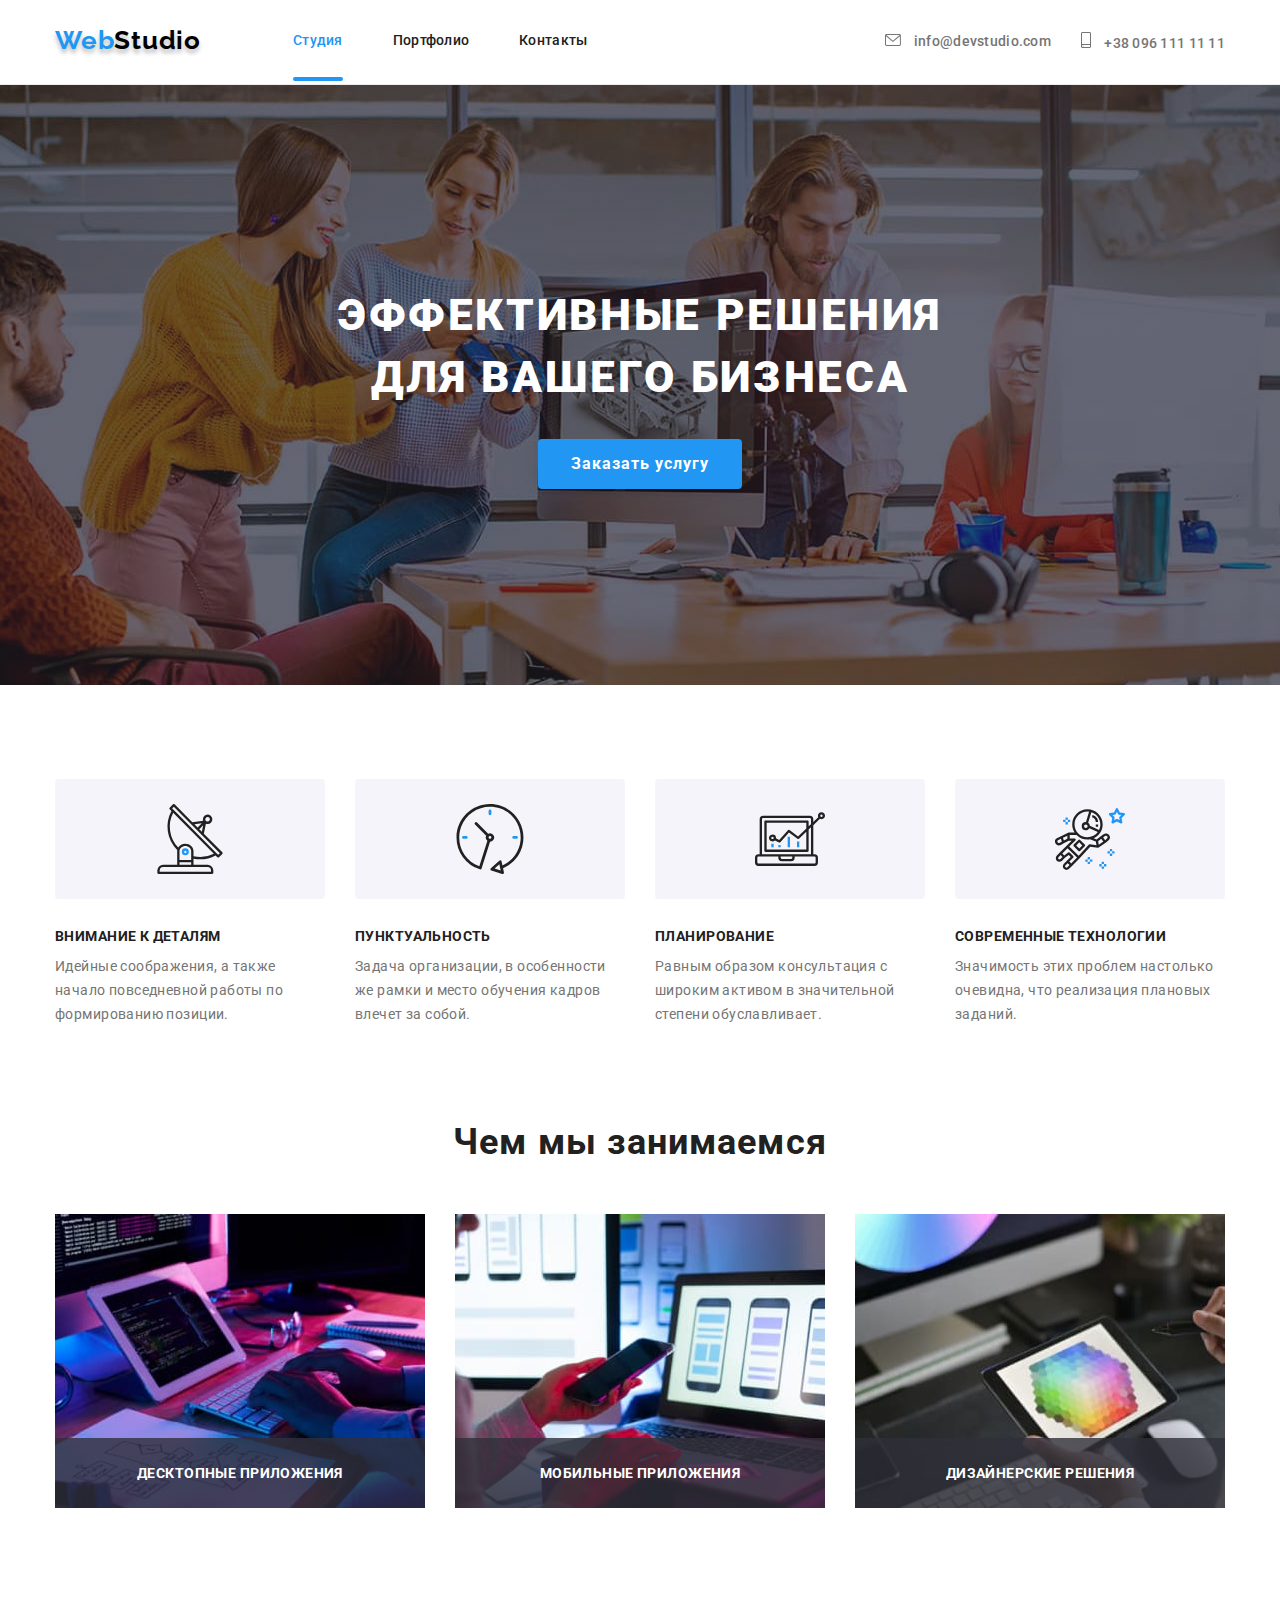
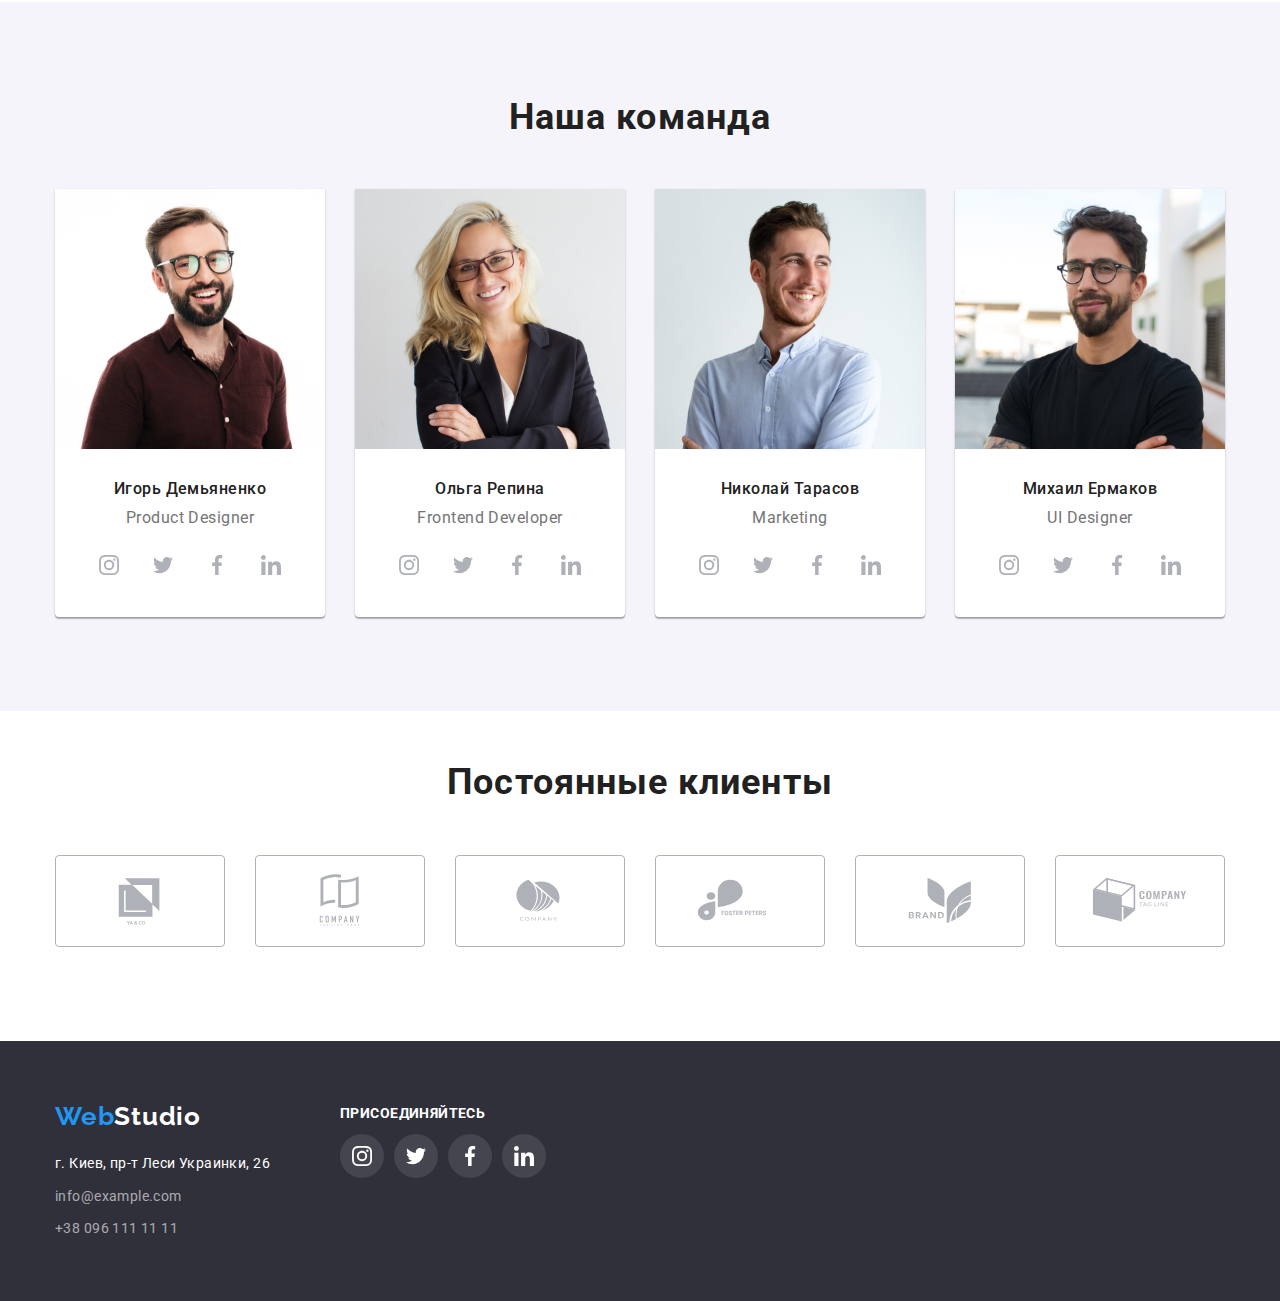
==== index.html @ a7026763 "Coppied folders & files from hw-5" ====
<!DOCTYPE html>
<html lang="ru">
<head>
    <meta charset="UTF-8">
    <meta http-equiv="X-UA-Compatible" content="IE=edge">
    <meta name="viewport" content="width=device-width, initial-scale=1.0">
    <title>Студия</title>
    <link href="https://fonts.googleapis.com/css2?family=Raleway:wght@700&family=Roboto:wght@400;500;700;900&display=swap"
        rel="stylesheet">
    <link rel="stylesheet" href="https://cdnjs.cloudflare.com/ajax/libs/modern-normalize/1.0.0/modern-normalize.min.css" />
    <link rel="stylesheet" href="./css/styles.css" />
</head>

<body class="page">
    <!-- Шапка сайта -->
    <header class="page-header"> 
        <div class="container main-nav">
            <nav class="group-nav">
                <a href="" class="logo-header">Web<span class="logo-header-secondary">Studio</span> </a>
                <ul class="site-nav">
                    <li class="site-nav-item"><a href="./index.html" class="link current">Студия</a></li>
                    <li class="site-nav-item"><a href="./portfolio.html" class="link">Портфолио</a></li>
                    <li class="site-nav-item"><a href="" class="link">Контакты</a></li>
                </ul>
            </nav> 
            <ul class="auth-nav">
                <li class="auth-nav-item"><a href="mailto:info@devstudio.com" class="link-mail"> 
                    <svg class="svg-nav mail" width="16" height="12">
                        <use href="./images/symbol-defs-2.svg#icon-envelope"></use>
                    </svg>
                        info@devstudio.com</a>
                </li>
                <li class="auth-nav-item"><a href="tel:+380961111111" class="link-tel">
                    <svg class="svg-nav tel" width="10" height="16">
                        <use href="./images/symbol-defs-2.svg#icon-smartphone"></use>
                    </svg>
                    +38 096 111 11 11</a>
                </li>
            </ul>
        </div>
    </header>

    <main>
    <!-- Герой -->
        <section class="hero">
                <h1 class="hero-title">Эффективные решения<br/> для вашего бизнеса</h1>
                <button type="button" cursor="pointer" class="button-hero" data-modal-open>Заказать услугу</button>
        </section>

    <!-- Преимущества -->
        <section class="section-feature">
            <div class="container">
                <h2 class="visually-hidden">Преимущества</h2>
                <ul class="feature-list">
                    <li class="feature-item">
                        <h3 class="feature-title">Внимание к деталям</h3>
                        <p class="feature-text">Идейные соображения, а также начало повседневной работы по формированию позиции.</p>
                    </li>
                    <li class="feature-item">
                        <h3 class="feature-title">Пунктуальность</h3>
                        <p class="feature-text">Задача организации, в особенности же рамки и место обучения кадров влечет за собой.</p>
                    </li>
                    <li class="feature-item">
                        <h3 class="feature-title">Планирование</h3>
                        <p class="feature-text">Равным образом консультация с широким активом в значительной степени обуславливает.</p>
                    </li>
                    <li class="feature-item">
                        <h3 class="feature-title">Современные технологии</h3>
                        <p class="feature-text">Значимость этих проблем настолько очевидна, что реализация плановых заданий.</p>
                    </li>
                </ul>
            </div>
        </section>

    <!-- Примеры работ -->
        <section class="section-work">
            <div class="container">
                <h2 class="section-title">Чем мы занимаемся</h2>
                <ul class="work-list">
                    <li class="work-item">
                        <img src="./images/verstka.jpg" alt="Верстка" width="370">
                        <p class ="work-text">Десктопные приложения</p>
                    </li>
                    <li class="work-item">     
                        <img src="./images/progr.jpg" alt="Программирование" width="370">
                        <p class="work-text">Мобильные приложения</p>
                    </li>
                    <li class="work-item">
                        <img src="./images/design.jpg" alt="Веб-дизайн" width="370">
                        <p class="work-text">Дизайнерские решения</p>
                    </li>
                </ul>
            </div>
        </section>

    <!-- Команда -->
        <section class="section section-team">
            <div class="container">
                <h2 class="section-title">Наша команда</h2>
                <ul class="team-list">
                    <li class="team-list-element">
                        <img src="./images/Igor.jpg" alt="Продакт-дизайнер" width="270">
                        <div class="team-name">
                            <h3 class="team-list-title">Игорь Демьяненко</h3>
                            <p class="team-list-item">Product Designer</p>
                            <ul class="social-list">
                                <li class="social-icons">
                                    <a href="" class="link-social">
                                    <svg class="link-icon" width="20" height="20">
                                    <use href="./images/symbol-defs-2.svg#icon-instagram-2"></use>
                                    </svg>
                                    </a>
                                </li>
                                <li class="social-icons">
                                    <a href="" class="link-social">
                                    <svg class="link-icon" width="20" height="20">
                                    <use href="./images/symbol-defs-2.svg#icon-twitter"></use>
                                    </svg>
                                    </a>
                                </li>
                                 <li class="social-icons">
                                    <a href="" class="link-social">
                                    <svg class="link-icon" width="20" height="20">
                                        <use href="./images/symbol-defs-2.svg#icon-facebook"></use>
                                    </svg>
                                    </a>
                                </li>
                                <li class="social-icons">
                                    <a href="" class="link-social">
                                    <svg class="link-icon" width="20" height="20">
                                        <use href="./images/symbol-defs-2.svg#icon-linkedin"></use>
                                    </svg>
                                    </a>
                                </li>
                            </ul>
                        </div>
                    </li>
                    <li class="team-list-element">
                        <img src="./images/Olha.jpg" alt="Программист" width="270">
                        <div class="team-name">
                            <h3 class="team-list-title">Ольга Репина</h3>
                            <p class="team-list-item">Frontend Developer</p>
                            <ul class="social-list">
                                <li class="social-icons">
                                    <a href="" class="link-social">
                                        <svg class="link-icon" width="20" height="20">
                                            <use href="./images/symbol-defs-2.svg#icon-instagram-2"></use>
                                        </svg>
                                    </a>
                                </li>
                                <li class="social-icons">
                                    <a href="" class="link-social">
                                        <svg class="link-icon" width="20" height="20">
                                            <use href="./images/symbol-defs-2.svg#icon-twitter"></use>
                                        </svg>
                                    </a>
                                </li>
                                <li class="social-icons">
                                    <a href="" class="link-social">
                                        <svg class="link-icon" width="20" height="20">
                                            <use href="./images/symbol-defs-2.svg#icon-facebook"></use>
                                        </svg>
                                    </a>
                                </li>
                                <li class="social-icons">
                                    <a href="" class="link-social">
                                        <svg class="link-icon" width="20" height="20">
                                            <use href="./images/symbol-defs-2.svg#icon-linkedin"></use>
                                        </svg>
                                    </a>
                                </li>
                            </ul>
                        </div>
                    </li>
                    <li class="team-list-element">
                        <img src="./images/Nikolai.jpg" alt="Маркетолог" width="270">
                        <div class="team-name">
                            <h3 class="team-list-title">Николай Тарасов</h3>
                            <p class="team-list-item">Marketing</p>
                            <ul class="social-list">
                                <li class="social-icons">
                                    <a href="" class="link-social">
                                        <svg class="link-icon" width="20" height="20">
                                            <use href="./images/symbol-defs-2.svg#icon-instagram-2"></use>
                                        </svg>
                                    </a>
                                </li>
                                <li class="social-icons">
                                    <a href="" class="link-social">
                                        <svg class="link-icon" width="20" height="20">
                                            <use href="./images/symbol-defs-2.svg#icon-twitter"></use>
                                        </svg>
                                    </a>
                                </li>
                                <li class="social-icons">
                                    <a href="" class="link-social">
                                        <svg class="link-icon" width="20" height="20">
                                            <use href="./images/symbol-defs-2.svg#icon-facebook"></use>
                                        </svg>
                                    </a>
                                </li>
                                <li class="social-icons">
                                    <a href="" class="link-social">
                                        <svg class="link-icon" width="20" height="20">
                                            <use href="./images/symbol-defs-2.svg#icon-linkedin"></use>
                                        </svg>
                                    </a>
                                </li>
                            </ul>
                        </div>
                 
                    </li>
                    <li class="team-list-element">
                        <img src="./images/Mihail.jpg" alt="Дизайнер" width="270">
                        <div class="team-name">
                            <h3 class="team-list-title">Михаил Ермаков</h3>
                            <p class="team-list-item">UI Designer</p>
                            <ul class="social-list">
                                <li class="social-icons">
                                    <a href="" class="link-social">
                                        <svg class="link-icon" width="20" height="20">
                                            <use href="./images/symbol-defs-2.svg#icon-instagram-2"></use>
                                        </svg>
                                    </a>
                                </li>
                                <li class="social-icons">
                                    <a href="" class="link-social">
                                        <svg class="link-icon" width="20" height="20">
                                            <use href="./images/symbol-defs-2.svg#icon-twitter"></use>
                                        </svg>
                                    </a>
                                </li>
                                <li class="social-icons">
                                    <a href="" class="link-social">
                                        <svg class="link-icon" width="20" height="20">
                                            <use href="./images/symbol-defs-2.svg#icon-facebook"></use>
                                        </svg>
                                    </a>
                                </li>
                                <li class="social-icons">
                                    <a href="" class="link-social">
                                        <svg class="link-icon" width="20" height="20">
                                            <use href="./images/symbol-defs-2.svg#icon-linkedin"></use>
                                        </svg>
                                    </a>
                                </li>
                            </ul>
                        </div>
                    </li>
                </ul>
            </div>
        </section>

        <!-- Клиенты  -->
        <section class="section section-сlients">
            <div class="container">
                <h2 class="section-title">Постоянные клиенты</h2>
                <ul class="clients-list">
                    <li class="client-list-element">
                        <a class="client-link" href="">
                        <svg class="client-logo" width="106" height="60">
                            <use href="./images/symbol-defs-2.svg#icon-logo-1"></use>
                        </svg>
                        </a>
                    </li>
                    <li class="client-list-element">
                        <a class="client-link" href="">
                            <svg class="client-logo" width="106" height="60">
                                <use href="./images/symbol-defs-2.svg#icon-logo-2"></use>
                            </svg>
                        </a>
                    </li>
                    <li class="client-list-element">
                        <a class="client-link" href="">
                            <svg class="client-logo" width="106" height="60">
                                <use href="./images/symbol-defs-2.svg#icon-logo-3"></use>
                            </svg>
                        </a>
                    </li>
                    <li class="client-list-element">
                        <a class="client-link" href="">
                            <svg class="client-logo" width="106" height="60">
                                <use href="./images/symbol-defs-2.svg#icon-logo-4"></use>
                            </svg>
                        </a>
                    </li>
                    <li class="client-list-element">
                        <a class="client-link" href="">
                            <svg class="client-logo" width="106" height="60">
                                <use href="./images/symbol-defs-2.svg#icon-logo-5"></use>
                            </svg>
                        </a>
                    </li>
                    <li class="client-list-element">
                        <a class="client-link" href="">
                            <svg class="client-logo" width="106" height="60">
                                <use href="./images/symbol-defs-2.svg#icon-logo-6"></use>
                            </svg>
                        </a>
                    </li>
                </ul>       
            </div>
        </section>
    </main>

    <!-- Футер -->
    <footer class="page-footer">
        <div class="container footer-group">
            <div class="contacts-main">
            <a href="" class="logo-footer">Web<span class="logo-footer-secondary">Studio</span> </a>
            <address class="contact">
                <ul class="contact-list">
                    <li><a href="https://bit.ly/3pXMvUd" target="_blank" rel="noopener noreferrer" class="address-link">г. Киев, пр-т
                    Леси Украинки, 26</a> </li>
                    <li><a class="mail-link" href="mailto:info@example.com">info@example.com</a> </li>
                    <li><a class="tel-link" href="tel:+380961111111">+38 096 111 11 11</a> </li>
                </ul>
            </address>
            </div>
       
        <div class="contacts-links">
            <h3 class="join-title">присоединяйтесь</h3>
            <ul class="social-list-footer">
                <li class="social-icons-footer">
                    <a class="footer-social-link" href="">
                        <svg class="icon-footer" width="20" height="20">
                            <use href="./images/symbol-defs-2.svg#icon-instagram-2"></use>
                        </svg>
                    </a>
                </li>
                <li class="social-icons-footer">
                    <a class="footer-social-link" href="">
                        <svg class="icon-footer" width="20" height="20">
                            <use href="./images/symbol-defs-2.svg#icon-twitter"></use>
                        </svg>
                    </a>
                </li>
                <li class="social-icons-footer">
                    <a class="footer-social-link" href="">
                        <svg class="icon-footer" width="20" height="20">
                            <use href="./images/symbol-defs-2.svg#icon-facebook"></use>
                        </svg>
                    </a>
                </li>
                <li class="social-icons-footer">
                    <a class="footer-social-link" href="">
                        <svg class="icon-footer" width="20" height="20">
                            <use href="./images/symbol-defs-2.svg#icon-linkedin"></use>
                        </svg>
                    </a>
                </li>
            </ul>
        </div>
        </div>
    </footer>
    <div class="backdrop is-hidden" data-modal>
        <div class="modal">
            <button type="button" class="modal-close-btn" data-modal-close>
            <svg class="modal-icon" width="30" height="30">
            <use href="./images/symbol-defs-2.svg#icon-close-black"></use>
            </svg>
            </button>
        </div>
    </div>
    </script>
    <script src="./js/modal.js"></script>

</body>
</html>
---- css/styles.css ----
:root {
  --primary-text-color: #757575;
  --title-text-color: #212121;
  --accent-text-color: #2196f3;
  --secondary-text-color: #ffffff;
  --primary-background-color: #2f303a;
  --secondary-background-color: #f5f4fa;
  --timing-function: cubic-bezier(0.4, 0, 0.2, 1);
}

body {
  color: var(--primary-text-color);
  font-family: 'Roboto', Raleway, sans-serif;
  margin: 0;
}

p,
h1,
h2,
h3 {
  margin: 0;
}

ul {
  padding-left: 0;
  list-style: none;
  margin: 0;
}

button {
  cursor: pointer;
  border: 1px solid transparent;
}

img {
  display: block;
}

.container {
  width: 1200px;
  padding-left: 15px;
  padding-right: 15px;
  margin-left: auto;
  margin-right: auto;
}

/* Header */

.page-header {
  background-color: var(--secondary-text-color);
  border-bottom: 1px solid #ececec;
}

.main-nav {
  display: flex;
  text-align: center;
}

.group-nav {
  display: flex;
  text-align: center;
}

.logo-header {
  color: var(--accent-text-color);
  font-family: 'Raleway';
  font-weight: 700;
  font-size: 26px;
  line-height: 1.2;
  letter-spacing: 0.03em;
  text-shadow: 0px 4px 4px rgba(0, 0, 0, 0.25);
  text-decoration: none;
  margin-right: 93px;
  margin-top: 25px;
  margin-bottom: 25px;
  margin-left: 0px;
  width: 145px;
}

.logo-header-secondary {
  color: #000000;
}

/* Site-nav */

.site-nav {
  display: flex;
}

.site-nav-item:not(:last-child) {
  margin-right: 50px;
}

.site-nav .link {
  display: block;
  padding-top: 32px;
  padding-bottom: 32px;
  color: var(--title-text-color);
  text-decoration: none;
  font-weight: 500;
  font-size: 14px;
  line-height: 1.2;
  letter-spacing: 0.02em;
  position: relative;
  transition: color 250ms var(--timing-function), fill 250ms var(--timing-function);
}

.site-nav .link.link.current::after {
  content: '';
  display: block;
  width: 100%;
  height: 4px;
  background-color: var(--accent-text-color);
  border-radius: 2px;
  position: absolute;
  left: 0;
  bottom: 0;
}

.site-nav .link:hover,
.site-nav .link:focus {
  color: var(--accent-text-color);
}

.site-nav .link.current {
  color: var(--accent-text-color);
  display: block;
}

/* Auth-nav */

.auth-nav {
  display: flex;
  margin-left: auto;
  padding-top: 32px;
  padding-bottom: 32px;
  text-align: center;
}

.auth-nav-item + .auth-nav-item {
  margin-left: 30px;
  text-align: center;
}

.auth-nav .link-mail {
  color: var(--primary-text-color);
  text-decoration: none;
  font-weight: 500;
  font-size: 14px;
  line-height: 1.14;
  letter-spacing: 0.02em;
  width: 135px;
  transition: color 250ms var(--timing-function), fill 250ms var(--timing-function);
}

.auth-nav .link-tel {
  color: var(--primary-text-color);
  text-decoration: none;
  font-weight: 500;
  font-size: 14px;
  line-height: 1.14;
  letter-spacing: 0.02em;
  margin-right: 0px;
  width: 122px;
  transition: color 250ms var(--timing-function), fill 250ms var(--timing-function);
}

.link-tel:hover,
.link-mail:hover,
.link-mail:focus,
.link-tel:focus {
  color: var(--accent-text-color);
}

.mail {
  fill: var(--primary-text-color);
  display: inline-block;
  margin-right: 10px;
  transition: color 250ms var(--timing-function), fill 250ms var(--timing-function);
}

.tel {
  fill: var(--primary-text-color);
  display: inline-block;
  margin-right: 10px;
  transition: color 250ms var(--timing-function), fill 250ms var(--timing-function);
}

.link-mail:hover .mail,
.link-mail:focus .mail {
  fill: var(--accent-text-color);
}

.link-tel:hover .tel,
.link-tel:focus .tel {
  fill: var(--accent-text-color);
}

/* Hero */
.hero-title {
  margin-top: 0px;
  margin-bottom: 30px;
  color: var(--secondary-text-color);
  font-weight: 900;
  font-size: 44px;
  line-height: 1.4;
  text-align: center;
  letter-spacing: 0.06em;
  text-transform: uppercase;
}

.hero {
  max-width: 1600px;
  height: 600px;
  background-color: #c4c4c4;
  padding: 200px 0px 200px 0px;
  margin-left: auto;
  margin-right: auto;
  text-align: center;
  background-image: linear-gradient(rgba(47, 48, 58, 0.4), rgba(47, 48, 58, 0.4)),
    url(../images/hero-img.jpg);
  background-repeat: no-repeat;
  background-position: center;
  background-size: cover;
}

/* Button */
.button-hero {
  display: flex;
  padding: 10px 32px;
  margin: 0 auto;
  align-items: center;
  box-shadow: 0px 4px 4px rgba(0, 0, 0, 0.15);
  border: 1px solid transparent;
  border-radius: 4px;
  text-align: center;
  letter-spacing: 0.06em;
  color: var(--secondary-text-color);
  background-color: var(--accent-text-color);
  font-family: inherit;
  font-weight: 700;
  font-size: 16px;
  line-height: 1.8;
  transition: color 250ms var(--timing-function), fill 250ms var(--timing-function);
}

.button:hover,
.button:focus {
  background-color: #188ce8;
  color: var(--secondary-text-color);
}

/* Section */

.section-feature {
  padding-top: 94px;
}

.section-work {
  padding-top: 94px;
  padding-bottom: 94px;
}

.section-team {
  padding-top: 94px;
  padding-bottom: 94px;
}

.section-title {
  margin-top: 0px;
  color: var(--title-text-color);
  font-weight: 700;
  font-size: 36px;
  line-height: 1.2;
  text-align: center;
  letter-spacing: 0.03em;
}

/* Features */
.feature-list {
  display: flex;
}

.feature-title {
  color: var(--title-text-color);
  font-weight: 700;
  font-size: 14px;
  line-height: 1.14;
  letter-spacing: 0.03em;
  text-transform: uppercase;
  margin-bottom: 10px;
}

.feature-item {
  width: 270px;
}

.feature-item::before {
  display: block;
  content: '';
  height: 120px;
  background-size: contain;
  background-repeat: no-repeat;
  background-position: center;
  background-color: #f5f4fa;
  margin-bottom: 30px;
  border-radius: 4px;
}

.feature-item:nth-child(1)::before {
  background-image: url(../images/antenna.svg);
  background-size: 70px 70px;
}

.feature-item:nth-child(2)::before {
  background-image: url(../images/clock.svg);
  background-size: 70px 70px;
}

.feature-item:nth-child(3)::before {
  background-image: url(../images/diagram.svg);
  background-size: 70px 70px;
}

.feature-item:nth-child(4)::before {
  background-image: url(../images/astronaut.svg);
  background-size: 70px 70px;
}

.feature-item:not(:last-child) {
  margin-right: 30px;
}

.visually-hidden {
  position: absolute;
  white-space: nowrap;
  width: 1px;
  height: 1px;
  overflow: hidden;
  border: 0;
  padding: 0;
  clip: rect(0 0 0 0);
  clip-path: inset(50%);
  margin: -1px;
}

.feature-text {
  color: var(--primary-text-color);
  font-weight: 400;
  font-size: 14px;
  line-height: 1.7;
  letter-spacing: 0.03em;
  width: 270px;
}

/* Examples of work */

.section-title {
  margin-bottom: 50px;
}

.work-list {
  display: flex;
}

.work-item {
  width: 370px;
  position: relative;
}

.work-item + .work-item {
  margin-left: 30px;
}

.work-text {
  position: absolute;
  display: flex;
  width: 100%;
  min-height: 70px;
  padding: 27px;
  font-weight: 700;
  font-size: 14px;
  line-height: 1.14x;
  text-align: center;
  justify-content: center;
  letter-spacing: 0.03em;
  text-transform: uppercase;
  color: var(--secondary-text-color);
  background: rgba(47, 48, 58, 0.8);
  left: 0;
  bottom: 0;
}

/* Team */

.section-title {
  margin-bottom: 50px;
}

.section-team {
  background-color: var(--secondary-background-color);
}

.team-list {
  display: flex;
}

.team-list-element {
  width: 270px;
  background: #ffffff;
  box-shadow: 0px 1px 3px rgba(0, 0, 0, 0.12), 0px 1px 1px rgba(0, 0, 0, 0.14),
    0px 2px 1px rgba(0, 0, 0, 0.2);
  border-radius: 0px 0px 4px 4px;
}

.team-list-element + .team-list-element {
  margin-left: 30px;
}

.team-list-title {
  color: var(--title-text-color);
  font-weight: 500;
  font-size: 16px;
  line-height: 1.2;
  text-align: center;
  letter-spacing: 0.03em;
  margin-bottom: 10px;
}

.team-list-item {
  color: var(--primary-text-color);
  font-weight: 400;
  font-size: 16px;
  line-height: 1.2;
  text-align: center;
  letter-spacing: 0.03em;
}

.team-name {
  padding-top: 30px;
  padding-bottom: 30px;
  border-radius: 0px 0px 4px 4px;
}

.social-list {
  display: flex;
  padding-top: 16px;
}

.link-social {
  display: flex;
  width: 44px;
  height: 44px;
  color: #afb1b8;
  border: none;
  border-radius: 50%;
  align-items: center;
  justify-content: center;
  background-color: #ffffff;
  transition: color 250ms var(--timing-function), fill 250ms var(--timing-function);
}

.link-icon {
  fill: currentColor;
  align-items: center;
  justify-content: center;
}

.social-icons + .social-icons {
  margin-left: 10px;
}

.social-icons:first-child {
  margin-left: 32px;
}

.social-icons:last-child {
  margin-right: 32px;
}

.link-social:hover,
.link-social:focus {
  color: #ffffff;
  background-color: #2196f3;
  text-align: center;
  justify-content: center;
}

/* Section-сlients */

.section-сlients {
  padding-top: 50px;
  padding-bottom: 94px;
}

.clients-list {
  display: flex;
}

.client-list-element + .client-list-element {
  margin-left: 30px;
}

.client-link {
  width: 170px;
  height: 92px;
  border: 1px solid #afb1b8;
  box-sizing: border-box;
  border-radius: 4px;
  display: flex;
  justify-content: center;
  align-items: center;
  fill: #afb1b8;
  transition: color 250ms var(--timing-function), fill 250ms var(--timing-function);
}

.client-link:hover,
.client-link:focus {
  fill: #2196f3;
  border: 1px solid #2196f3;
}

/* Footer */
.page-footer {
  display: flex;
  background-color: var(--primary-background-color);
  padding-top: 60px;
  padding-bottom: 60px;
}

.page-footer .container {
  display: flex;
}

/* Logo-footer */
.logo-footer {
  color: var(--accent-text-color);
  font-family: 'Raleway';
  font-weight: 700;
  font-size: 26px;
  line-height: 1.2;
  letter-spacing: 0.03em;
  text-decoration: none;
  display: block;
  margin-bottom: 20px;
}

.logo-footer-secondary {
  color: var(--secondary-text-color);
}

/* Address-footer */
.contact-list .address-link {
  color: var(--secondary-text-color);
  text-decoration: none;
  font-style: normal;
  font-weight: 400;
  font-size: 14px;
  line-height: 1.7;
  letter-spacing: 0.03em;
  display: block;
  margin-bottom: 9px;
  transition: color 250ms var(--timing-function), fill 250ms var(--timing-function);
}

.contact-list .address-link:hover,
.contact-list .address-link:focus {
  color: var(--accent-text-color);
}

.contact-list .mail-link {
  display: block;
  margin-bottom: 9px;
}

.contact-list .mail-link,
.contact-list .tel-link {
  color: rgba(255, 255, 255, 0.6);
  text-decoration: none;
  font-style: normal;
  font-weight: 400;
  font-size: 14px;
  line-height: 1.7;
  letter-spacing: 0.03em;
  transition: color 250ms var(--timing-function), fill 250ms var(--timing-function);
}

.contact-list .mail-link:hover,
.contact-list .mail-link:focus {
  color: var(--accent-text-color);
}

.contact-list .tel-link:hover,
.contact-list .tel-link:focus {
  color: var(--accent-text-color);
}

.social-list-footer {
  display: flex;
}

.footer-social-link {
  display: flex;
  width: 44px;
  height: 44px;
  color: #ffffff;
  border: none;
  border-radius: 50%;
  align-items: center;
  justify-content: center;
  background-color: rgba(255, 255, 255, 0.1);
  transition: color 250ms var(--timing-function), fill 250ms var(--timing-function);
}

.icon-footer {
  fill: currentColor;
  align-items: center;
  justify-content: center;
}

.social-icons-footer + .social-icons-footer {
  margin-left: 10px;
}

.footer-social-link:hover,
.footer-social-link:focus {
  color: var(--secondary-text-color);
  background-color: var(--accent-text-color);
  text-align: center;
}

.contacts-links {
  margin-left: 70px;
}

.join-title {
  color: var(--secondary-text-color);
  margin-bottom: 20px;
  font-weight: 700;
  font-size: 14px;
  line-height: 1.14px;
  letter-spacing: 0.03em;
  text-transform: uppercase;
  padding-top: 12px;
}

/* Styles for portfolio */

/* Секция портфолио */

/* Список кнопок-фильтров */

.portfolio-section {
  padding-top: 94px;
  padding-bottom: 50px;
}

.portfolio-filters-list {
  display: flex;
  justify-content: center;
}

.button-filter {
  color: var(--title-text-color);
  background-color: var(--secondary-background-color);
  display: block;
  border-radius: 4px;
  font-family: inherit;
  font-weight: 500;
  font-size: 16px;
  line-height: 1.6;
  text-align: center;
  letter-spacing: 0.03em;
  padding-top: 6px;
  padding-bottom: 6px;
  padding-right: 22px;
  padding-left: 22px;
  margin-bottom: 50px;
  transition: color 250ms var(--timing-function), fill 250ms var(--timing-function);
}

.button-filter:hover,
.button-filter:focus {
  box-shadow: 1px 4px 6px 0 rgba(0, 0, 0, 0.16), 0 4px 4px 0 rgba(0, 0, 0, 0.06),
    0 1px 1px 0 rgba(0, 0, 0, 0.12), 0px 4px 4px rgba(0, 0, 0, 0.25);
}

.button-filter-group:not(:last-child) {
  margin-right: 8px;
}

.button-filter:hover,
.button-filter:focus {
  color: var(--secondary-text-color);
  background-color: var(--accent-text-color);
}

.button-filter.current {
  color: var(--secondary-text-color);
  background-color: var(--accent-text-color);
}

.link-projects {
  text-decoration: none;
  display: block;
  transition: color 250ms var(--timing-function), fill 250ms var(--timing-function);
}

.link-projects:hover,
.link-projects:focus {
  box-shadow: 1px 4px 6px 0 rgba(0, 0, 0, 0.16), 0 4px 4px 0 rgba(0, 0, 0, 0.06),
    0 1px 1px 0 rgba(0, 0, 0, 0.12), 0px 4px 4px rgba(0, 0, 0, 0.25);
}

.portfolio-projects-list {
  display: flex;
  flex-wrap: wrap;
}

.project-group {
  padding-top: 20px;
  padding-right: 24px;
  padding-bottom: 20px;
  padding-left: 24px;
  border: 1px solid #eeeeee;
}

.portfolio-projects-list {
  padding-bottom: 64px;
}

.project-element {
  width: 370px;
  margin-right: 30px;
  margin-bottom: 30px;
}

.project-element:nth-child(3n) {
  margin-right: 0px;
}

.project-title {
  color: var(--title-text-color);
  font-weight: 700;
  font-size: 18px;
  line-height: 2;
  letter-spacing: 0.06em;
  margin-bottom: 4px;
}

.project-item {
  color: var(--primary-text-color);
  font-weight: 400;
  font-size: 16px;
  line-height: 1.8;
  letter-spacing: 0.03em;
}

/* Оверлей у карточках портфоліо */

.text-overlay {
  position: absolute;
  top: 0;
  width: 370px;
  height: 100%;
  background-color: rgba(33, 150, 243, 0.9);
  color: var(--secondary-text-color);
  font-weight: 400;
  font-size: 18px;
  line-height: 1.5;
  padding-top: 63px;
  padding-right: 24px;
  padding-bottom: 64px;
  padding-left: 24px;
  transform: translateY(100%);
  transition: transform 250ms linear;
  overflow: auto;
}

.portfolio-overlay {
  display: block;
  position: relative;
  overflow: hidden;
}

.link-projects:hover .text-overlay,
.link-projects:focus .text-overlay {
  transform: translateY(0);
}

/*  Модальне вікно   */
.backdrop {
  position: fixed;
  top: 0;
  left: 0;
  width: 100%;
  height: 100%;
  background-color: rgba(0, 0, 0, 0.2);
  opacity: 1;
  transition: opacity 250ms visibility 250ms var(--timing-function);
}

.modal {
  position: absolute;
  top: 50%;
  left: 50%;
  min-width: 528px;
  min-height: 581px;
  background-color: var(--secondary-text-color);
  border-radius: 4px;
  box-shadow: 0px 1px 3px rgba(0, 0, 0, 0.12), 0px 1px 1px rgba(0, 0, 0, 0.14),
    0px 2px 1px rgba(0, 0, 0, 0.2);
  transition: transform 250ms var(--timing-function);
  transform: translate(-50%, -50%) scale(1);
}

.backdrop.is-hidden {
  opacity: 0;
  pointer-events: none;
  visibility: hidden;
}

.backdrop.is-hidden .modal {
  transform: translate(-50%, -50%) scale(0.2);
}

.modal-close-btn {
  position: absolute;
  display: flex;
  width: 30px;
  height: 30px;
  top: 8px;
  right: 8px;
  border-radius: 50%;
  background-color: var(--secondary-text-color);
  border: 1px solid rgba(0, 0, 0, 0.1);
  box-sizing: border-box;
  transition: 250ms var(--timing-function) 250ms var(--timing-function);
  align-items: center;
}
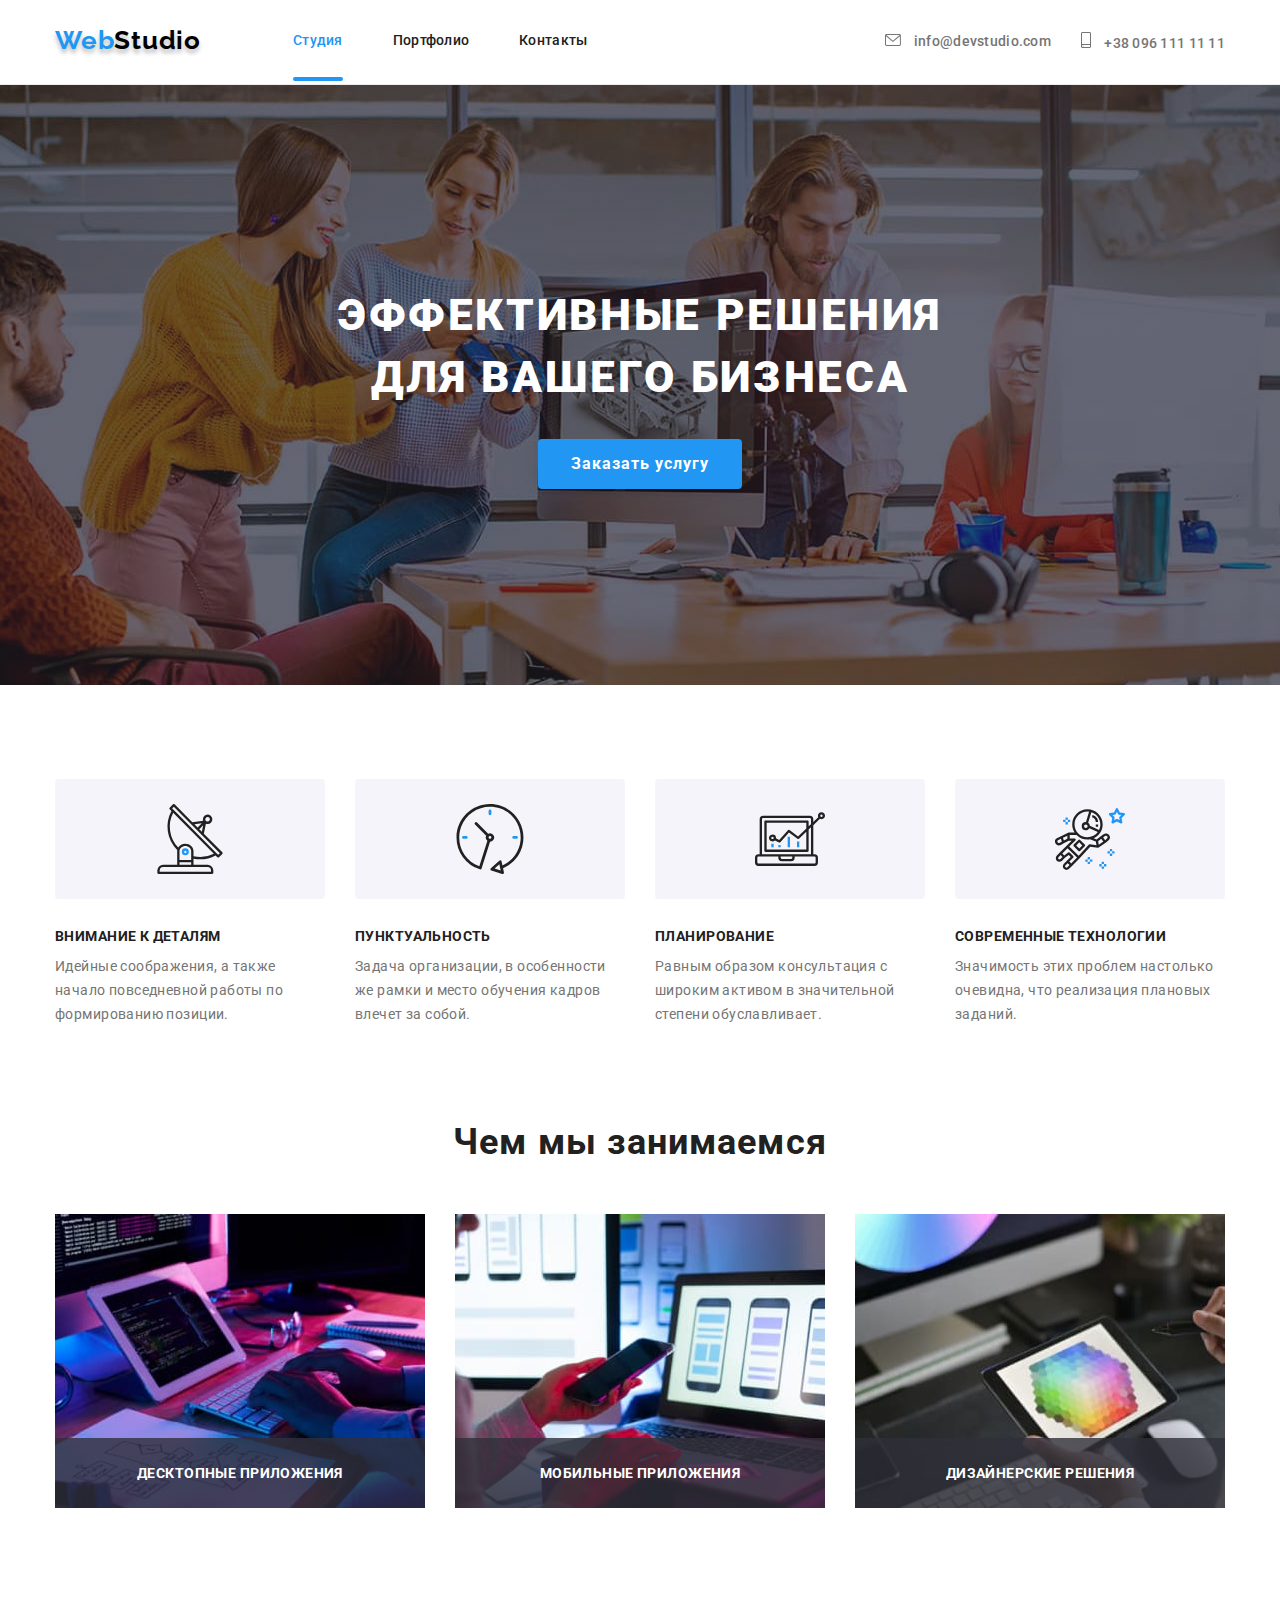
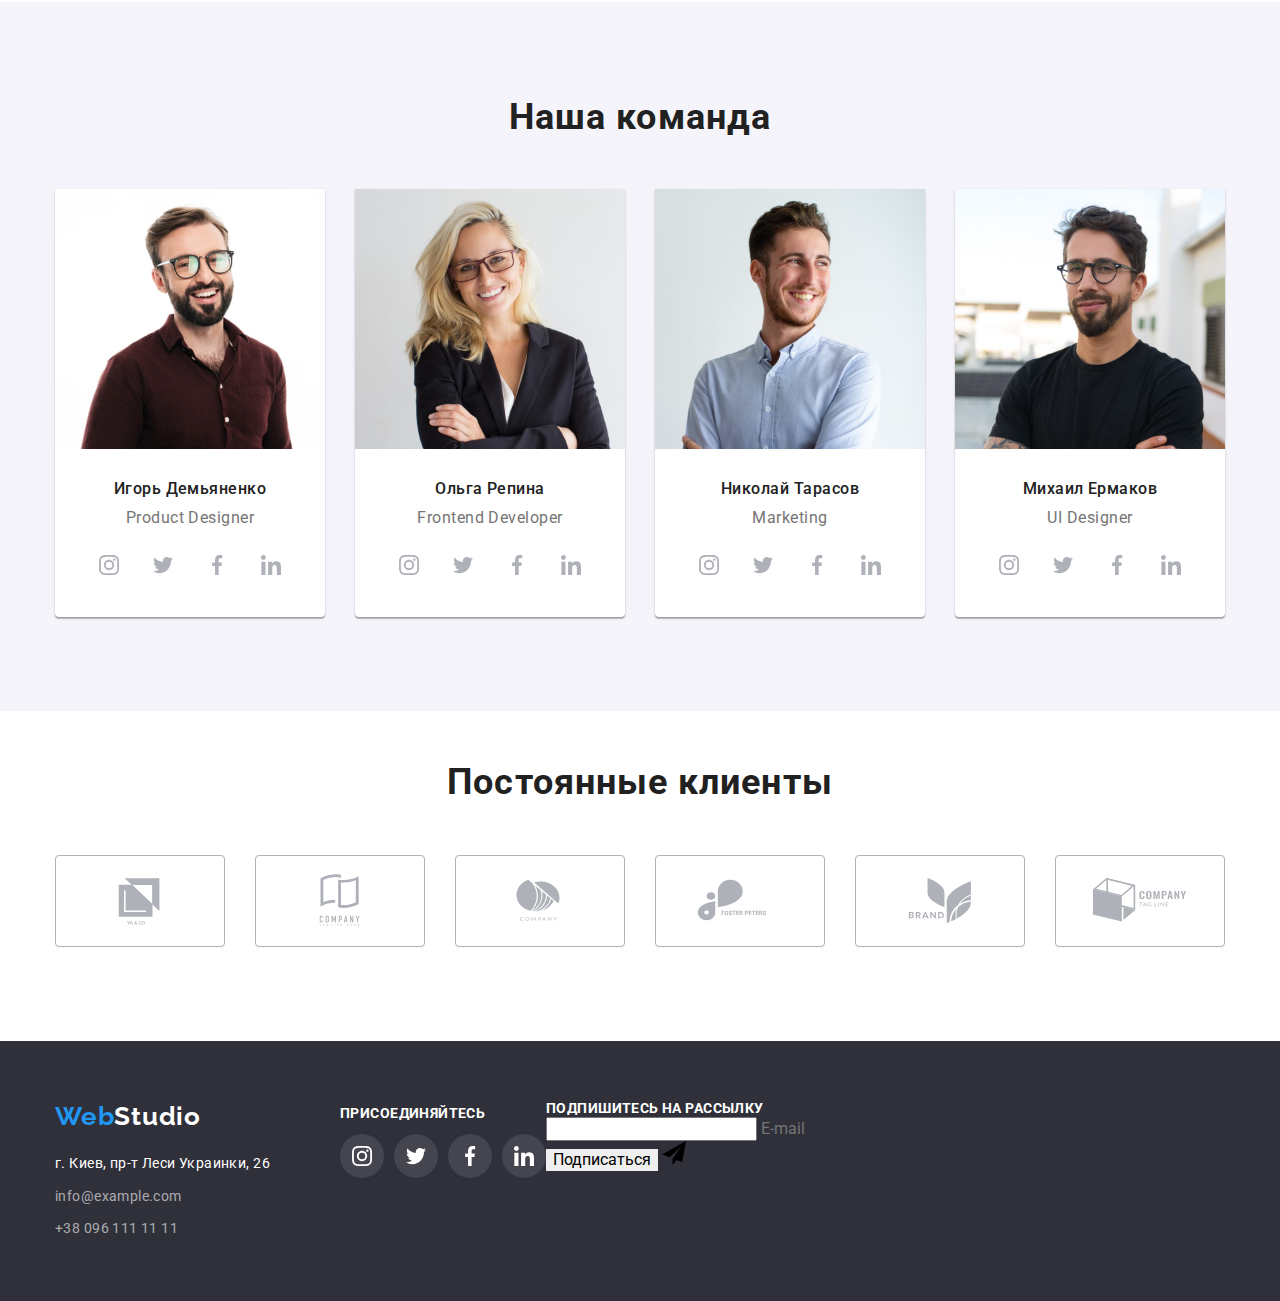
==== commit 2a85cd63: "Created online-form" ====
--- a/index.html
+++ b/index.html
@@ -351,8 +351,38 @@
                 </li>
             </ul>
         </div>
+
+        <div class="online-group">
+
+        <p class="online-text">Подпишитесь на рассылку</p>
+
+        <form class="online-form">
+            <div class="online-field">
+                <input 
+                type="text" 
+                class="online-mail" 
+                name="online-mail"
+                id="online-mail"
+                required
+                placeholder="">
+            <label for="online-mail" class="online-label">E-mail</label>
+            </div>
+
+            <div class="input-button">
+                <button type="submit" class="input-btn">Подписаться</button>
+                <svg class="input-icon-btn" width="24" height="24">
+                    <use href="./images/symbol-defs-2.svg#icon-send"></use>
+                </svg>
+            </div>
+
+
+
+        </form>
+        </div>
+
         </div>
     </footer>
+
     <div class="backdrop is-hidden" data-modal>
         <div class="modal">
             <button type="button" class="modal-close-btn" data-modal-close>
@@ -360,9 +390,99 @@
             <use href="./images/symbol-defs-2.svg#icon-close-black"></use>
             </svg>
             </button>
+            
+            <p class="modal-title">Оставьте свои данные, мы вам перезвоним</p>
+
+            <form class="modal-form">
+                <div class="modal-field">
+                <label class="modal-lable" for="user-name">Имя</label>
+                <div class="modal-input-wrap">
+                <input
+                type="text" 
+                class="modal-input" 
+                name="user-name" 
+                id="user-name" 
+                required
+                placeholder="">
+
+                <svg class="input-icon" width="18" height="18">
+                    <use href="./images/symbol-defs-2.svg#icon-person"></use>
+                </svg>
+                </div>
+                </div>
+
+                <div class="modal-field">
+                <label class="modal-lable" for="tel">Телефон</label>
+                <div class="modal-input-wrap">
+                <input 
+                type="tel" 
+                class="modal-input" 
+                name="user-tel" 
+                id="tel" 
+                required
+                placeholder=""
+                pattern="[\+]\d{3}\s[\(]\d{2}[\)]\s\d{3}[\-]\d{2}[\-]\d{2}"
+                title=""
+                value="">
+                <svg class="input-icon" width="18" height="18">
+                    <use href="./images/symbol-defs-2.svg#icon-phone"></use>
+                </svg>
+                
+                </div>
+                </div>
+
+                <div class="modal-field">
+                <label class="modal-lable" for="mail">Почта</label>
+                <div class="modal-input-wrap">
+                <input 
+                type="email" 
+                class="modal-input" 
+                name="user-mail" 
+                id="mail"
+                required 
+                placeholder="">
+                <svg class="input-icon" width="18" height="18">
+                    <use href="./images/symbol-defs-2.svg#icon-email"></use>
+                </svg>
+                </div>
+                </div>
+                
+                <div class="modal-field">
+                <label class="modal-lable" for="comments">Комментарии</label>
+                <div class="modal-input-wrap">
+                <textarea
+                class="modal-text"
+                name="comments"
+                rows="5"
+                placeholder="Введите текст"></textarea>
+                </div>
+                </div>
+
+                <div class="modal-field">
+                <input 
+                type="checkbox"
+                class="input-check visually-hidden" 
+                id="input-check" 
+                name="policy" 
+                value="policy">
+                <label for="input-check" class="check-text">
+                <span>
+                    <svg class="check-icon" width="11" height="8">
+                        <use href="./images/symbol-defs-2.svg#icon-check"></use>
+                    </svg>
+                </span>
+                Соглашаюсь с рассылкой и принимаю&nbsp;
+                <a class="checkbox-policy" href="">Условия договора</a>
+                </label>
+                </div>
+                
+                <button type="submit" class="modal-button" cursor="pointer">Отправить</button>
+
+            </form>
         </div>
+
     </div>
-    </script>
+
     <script src="./js/modal.js"></script>
 
 </body>
--- a/css/styles.css
+++ b/css/styles.css
@@ -457,7 +457,8 @@
   align-items: center;
   justify-content: center;
   background-color: #ffffff;
-  transition: color 250ms var(--timing-function), fill 250ms var(--timing-function);
+  transition: background-color 250ms, color 250ms var(--timing-function),
+    fill 250ms var(--timing-function);
 }
 
 .link-icon {
@@ -609,7 +610,8 @@
   align-items: center;
   justify-content: center;
   background-color: rgba(255, 255, 255, 0.1);
-  transition: color 250ms var(--timing-function), fill 250ms var(--timing-function);
+  transition: background-color 250ms, color 250ms var(--timing-function),
+    fill 250ms var(--timing-function);
 }
 
 .icon-footer {
@@ -642,6 +644,16 @@
   letter-spacing: 0.03em;
   text-transform: uppercase;
   padding-top: 12px;
+}
+
+/* Форми у футері */
+.online-text {
+  font-weight: 700;
+  font-size: 14px;
+  line-height: 1.14;
+  letter-spacing: 0.03em;
+  text-transform: uppercase;
+  color: var(--secondary-text-color);
 }
 
 /* Styles for portfolio */
@@ -676,7 +688,8 @@
   padding-right: 22px;
   padding-left: 22px;
   margin-bottom: 50px;
-  transition: color 250ms var(--timing-function), fill 250ms var(--timing-function);
+  transition: background-color 250ms, color 250ms var(--timing-function),
+    fill 250ms var(--timing-function);
 }
 
 .button-filter:hover,
@@ -703,7 +716,8 @@
 .link-projects {
   text-decoration: none;
   display: block;
-  transition: color 250ms var(--timing-function), fill 250ms var(--timing-function);
+  transition: box-shadow 250ms, color 250ms var(--timing-function),
+    fill 250ms var(--timing-function);
 }
 
 .link-projects:hover,
@@ -812,6 +826,7 @@
     0px 2px 1px rgba(0, 0, 0, 0.2);
   transition: transform 250ms var(--timing-function);
   transform: translate(-50%, -50%) scale(1);
+  padding: 40px;
 }
 
 .backdrop.is-hidden {
@@ -838,3 +853,146 @@
   transition: 250ms var(--timing-function) 250ms var(--timing-function);
   align-items: center;
 }
+
+/* Форми модального вікна */
+
+.modal-field {
+  margin-bottom: 10px;
+}
+
+.modal-title {
+  font-weight: 700;
+  font-size: 20px;
+  line-height: 1.15;
+  text-align: center;
+  letter-spacing: 0.03em;
+  color: var(--title-text-color);
+  margin-bottom: 12px;
+}
+
+.modal-input-wrap {
+  position: relative;
+}
+
+.input-icon {
+  position: absolute;
+  left: 12px;
+  top: 50%;
+  transform: translateY(-50%);
+  transition: fill 250ms;
+}
+
+.modal-input {
+  width: 100%;
+  height: 40px;
+  border: 1px solid rgba(33, 33, 33, 0.2);
+  border-radius: 4px;
+  box-sizing: border-box;
+  padding-left: 42px;
+  outline: none;
+  transition: border-color 250ms;
+}
+
+.modal-input:focus {
+  border-color: var(--accent-text-color);
+}
+
+.modal-input:focus + .input-icon {
+  fill: var(--accent-text-color);
+}
+
+.modal-lable {
+  font-weight: 400;
+  font-size: 12px;
+  line-height: 1.2;
+  letter-spacing: 0.01em;
+  color: var(--primary-text-color);
+  margin-bottom: 4px;
+}
+
+.modal-text {
+  width: 100%;
+  height: 120px;
+  border: 1px solid rgba(33, 33, 33, 0.2);
+  border-radius: 4px;
+  box-sizing: border-box;
+  margin-bottom: 20px;
+  padding: 12px 16px;
+  resize: none;
+  outline: none;
+  transition: border-color 250ms;
+}
+
+.modal-text:focus {
+  border-color: var(--accent-text-color);
+}
+
+.check-text {
+  font-weight: 400;
+  font-size: 14px;
+  line-height: 1.7px;
+  letter-spacing: 0.03em;
+  display: flex;
+  color: var(--primary-text-color);
+  position: relative;
+  margin-bottom: 30px;
+}
+
+.check-icon {
+  fill: transparent;
+}
+
+.check-text span {
+  width: 16px;
+  height: 15px;
+  border: 2px solid #000000;
+  border-radius: 3px;
+  margin-right: 5px;
+  margin-left: 14px;
+  margin-top: -7px;
+  display: flex;
+  align-items: center;
+  justify-content: center;
+}
+
+.input-check:checked + .check-text span {
+  background-color: var(--accent-text-color);
+  border: transparent;
+}
+.input-check:focus + .check-text span {
+  border-color: var(--accent-text-color);
+}
+.input-check:checked + .check-text .check-icon {
+  fill: #ffffff;
+}
+
+.checkbox-policy {
+  font-weight: 400;
+  font-size: 14px;
+  line-height: 1.7px;
+  letter-spacing: 0.03em;
+  text-decoration-line: underline;
+  color: var(--accent-text-color);
+}
+
+.modal-button {
+  width: 200px;
+  height: 50px;
+  background-color: #188ce8;
+  box-shadow: 0px 4px 4px rgba(0, 0, 0, 0.15);
+  border: none;
+  border-radius: 4px;
+  font-family: inherit;
+  font-weight: 700;
+  font-size: 16px;
+  line-height: 1.8;
+  display: flex;
+  justify-content: center;
+  align-items: center;
+  text-align: center;
+  letter-spacing: 0.06em;
+  color: var(--secondary-text-color);
+  padding: 10px 55px;
+  margin: 0 auto;
+  transition: color 250ms var(--timing-function), fill 250ms var(--timing-function);
+}
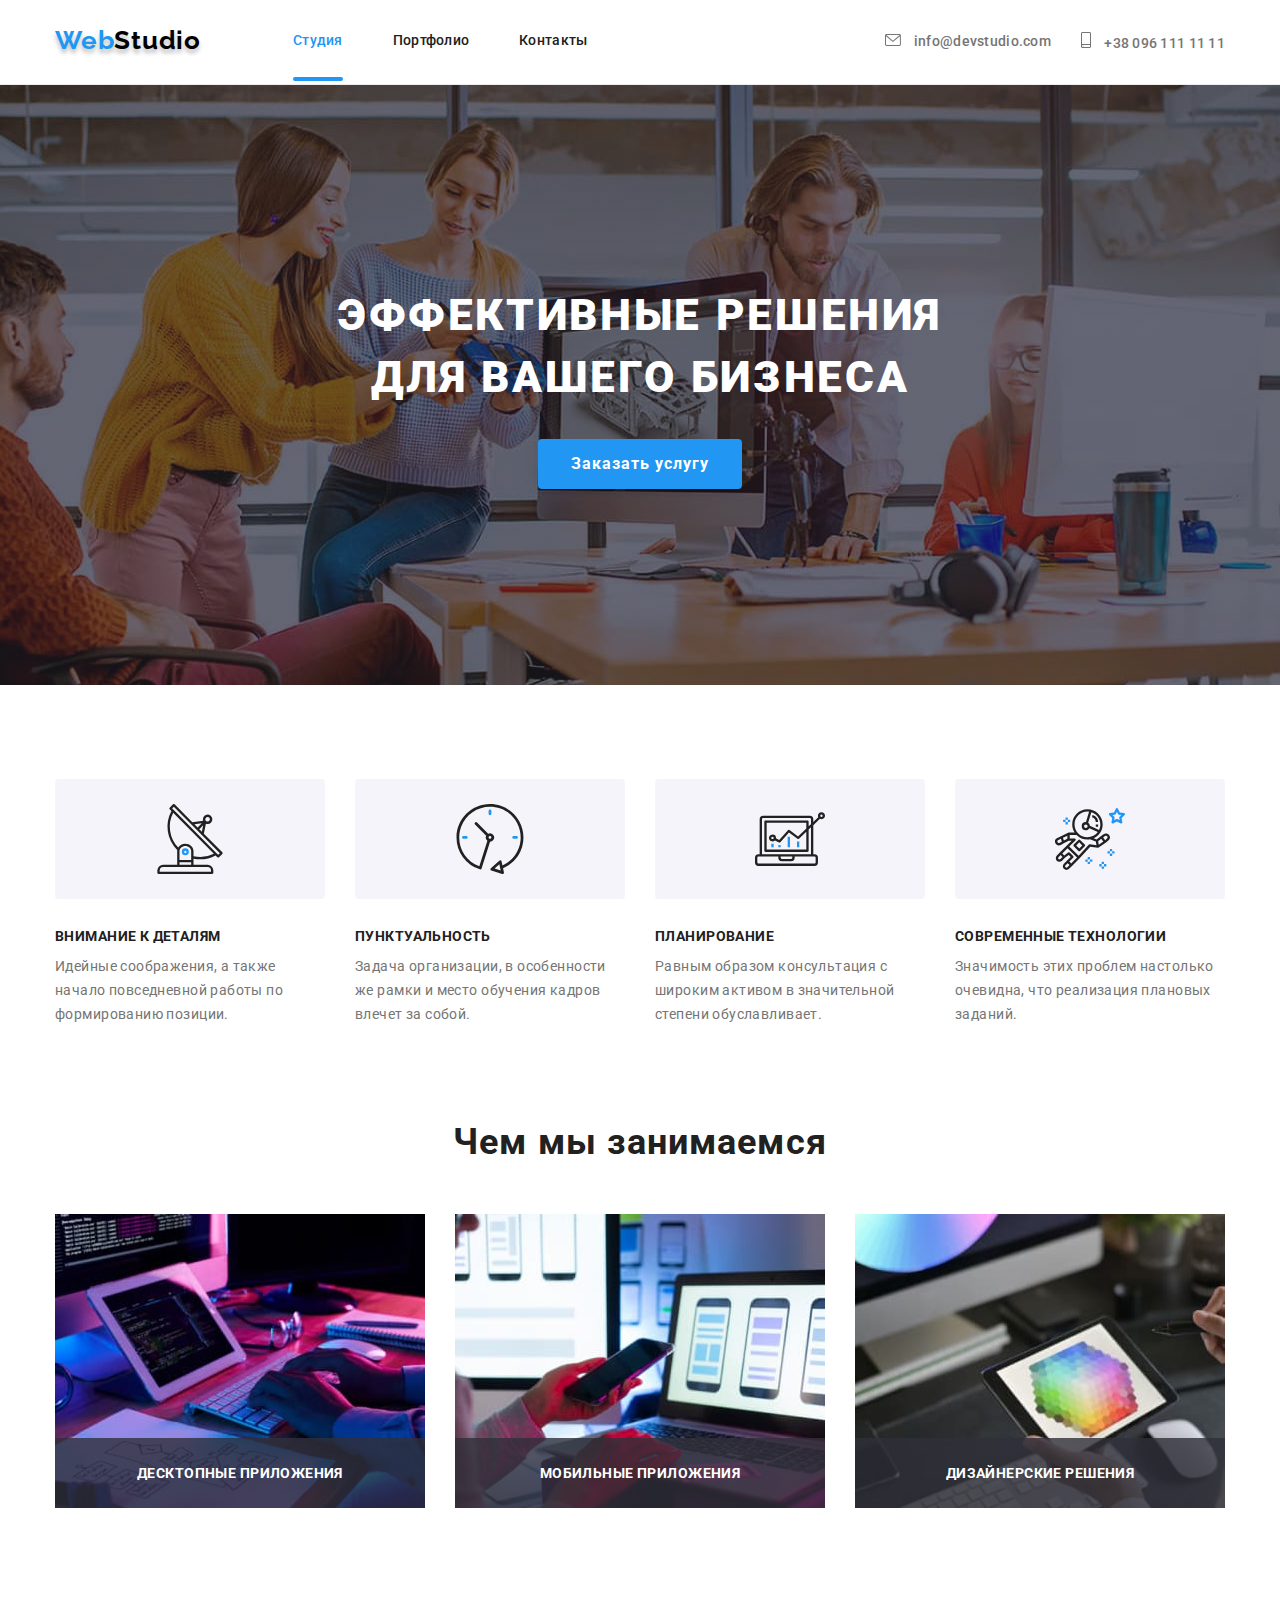
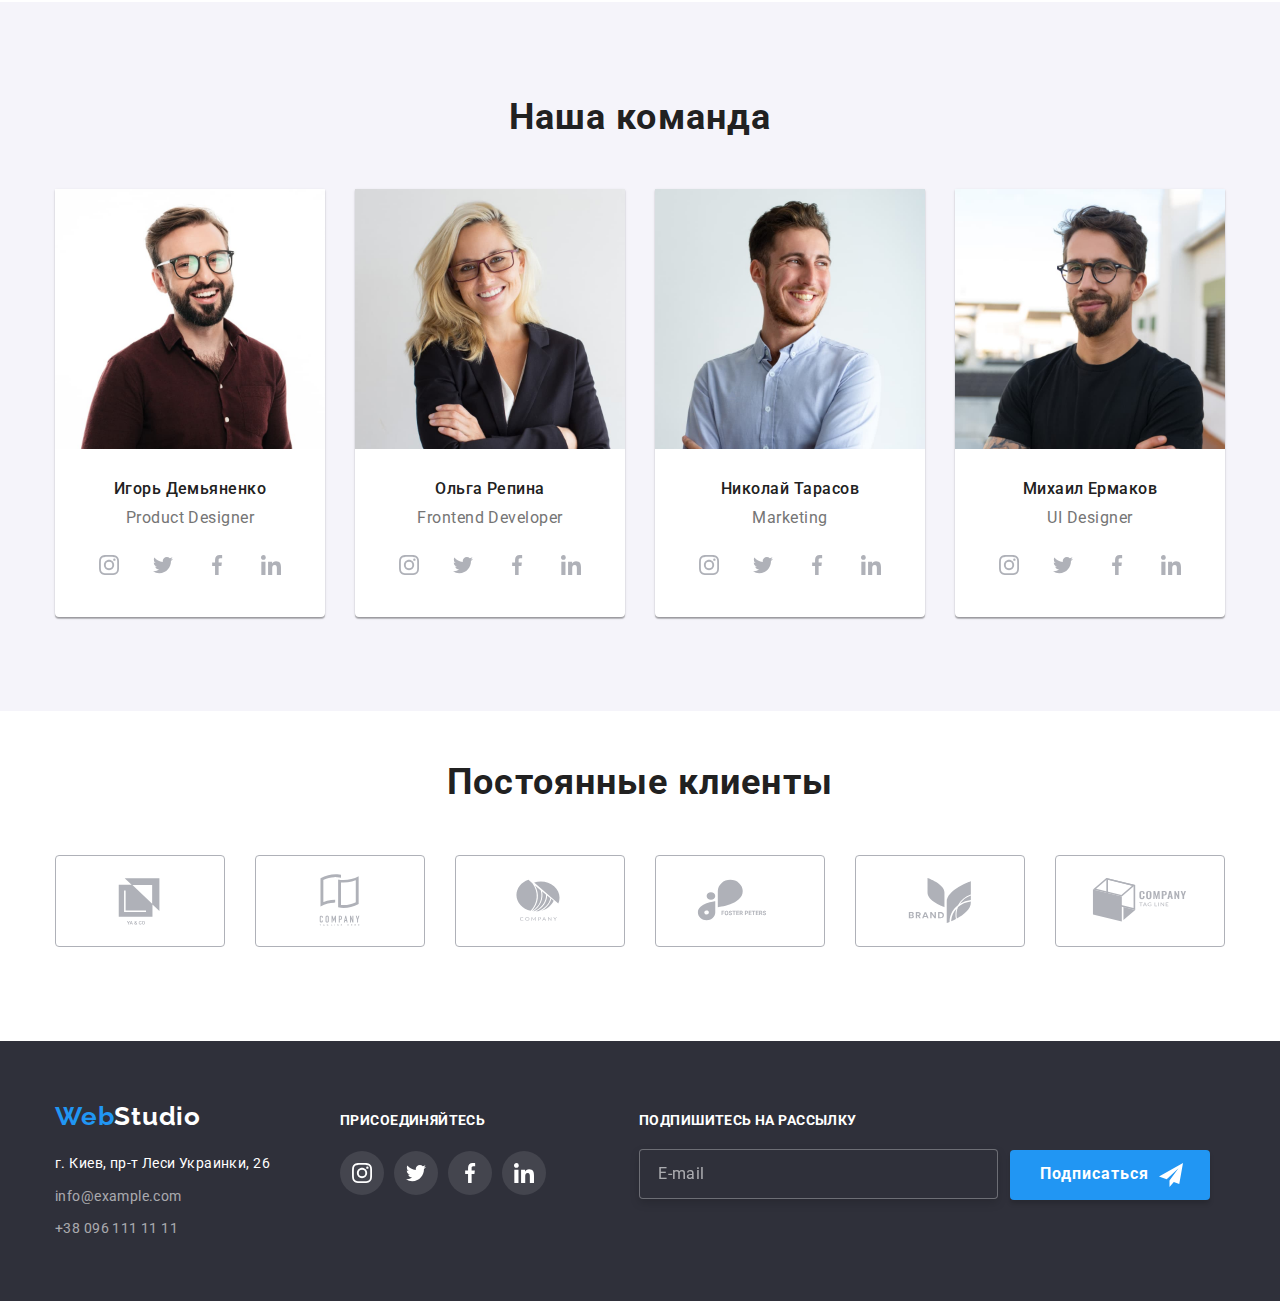
==== commit 02ced29c: "Created online-form" ====
--- a/index.html
+++ b/index.html
@@ -353,7 +353,6 @@
         </div>
 
         <div class="online-group">
-
         <p class="online-text">Подпишитесь на рассылку</p>
 
         <form class="online-form">
@@ -364,19 +363,17 @@
                 name="online-mail"
                 id="online-mail"
                 required
-                placeholder="">
-            <label for="online-mail" class="online-label">E-mail</label>
+                placeholder="E-mail">
+            <label for="online-mail" class="online-label"></label>
             </div>
 
             <div class="input-button">
-                <button type="submit" class="input-btn">Подписаться</button>
+                <button type="submit" class="input-btn">Подписаться
                 <svg class="input-icon-btn" width="24" height="24">
                     <use href="./images/symbol-defs-2.svg#icon-send"></use>
                 </svg>
-            </div>
-
-
-
+                </button>
+            </div>
         </form>
         </div>
 
--- a/css/styles.css
+++ b/css/styles.css
@@ -531,6 +531,7 @@
 
 .page-footer .container {
   display: flex;
+  align-items: baseline;
 }
 
 /* Logo-footer */
@@ -598,6 +599,7 @@
 
 .social-list-footer {
   display: flex;
+  align-items: baseline;
 }
 
 .footer-social-link {
@@ -637,26 +639,88 @@
 
 .join-title {
   color: var(--secondary-text-color);
+  margin-bottom: 30px;
+  font-weight: 700;
+  font-size: 14px;
+  line-height: 1.14px;
+  letter-spacing: 0.03em;
+  text-transform: uppercase;
+}
+
+/* Форми у футері */
+
+.online-form {
+  display: flex;
+  align-items: baseline;
+}
+
+.online-field input::placeholder {
+  font-weight: 400;
+  font-size: 16px;
+  line-height: 1.25;
+  display: flex;
+  align-items: center;
+  letter-spacing: 0.03em;
+  color: rgba(255, 255, 255, 0.6);
+  padding-left: 16px;
+  display: flex;
+}
+
+.online-text {
+  font-weight: 700;
+  font-size: 14px;
+  line-height: 1.14;
+  letter-spacing: 0.03em;
+  text-transform: uppercase;
+  color: var(--secondary-text-color);
   margin-bottom: 20px;
-  font-weight: 700;
-  font-size: 14px;
-  line-height: 1.14px;
-  letter-spacing: 0.03em;
-  text-transform: uppercase;
-  padding-top: 12px;
-}
-
-/* Форми у футері */
-.online-text {
-  font-weight: 700;
-  font-size: 14px;
-  line-height: 1.14;
-  letter-spacing: 0.03em;
-  text-transform: uppercase;
-  color: var(--secondary-text-color);
-}
-
-/* Styles for portfolio */
+  margin-left: 93px;
+}
+
+.online-mail {
+  width: 359px;
+  height: 50px;
+  border: 1px solid rgba(255, 255, 255, 0.3);
+  box-sizing: border-box;
+  filter: drop-shadow(0px 4px 4px rgba(0, 0, 0, 0.15));
+  border-radius: 4px;
+  background-color: var(--primary-background-color);
+  outline: none;
+  margin-right: 12px;
+  margin-left: 93px;
+}
+
+.input-btn {
+  width: 200px;
+  height: 50px;
+  position: relative;
+  background-color: #2196f3;
+  box-shadow: 0px 4px 4px rgba(0, 0, 0, 0.15);
+  border-radius: 4px;
+  font-family: inherit;
+  font-weight: 700;
+  font-size: 16px;
+  line-height: 1.8;
+  display: flex;
+  align-items: center;
+  text-align: center;
+  letter-spacing: 0.06em;
+  color: var(--secondary-text-color);
+  margin-left: 12px;
+  margin: 0 auto;
+  padding: 10px 62px 10px 29px;
+  transition: color 250ms var(--timing-function), fill 250ms var(--timing-function);
+}
+
+.input-icon-btn {
+  position: absolute;
+  right: 18px;
+  top: 25%;
+  fill: var(--secondary-text-color);
+  background-color: var(--accent-text-color);
+  margin-right: 8px;
+  transition: color 250ms var(--timing-function), fill 250ms var(--timing-function);
+}
 
 /* Секция портфолио */
 
